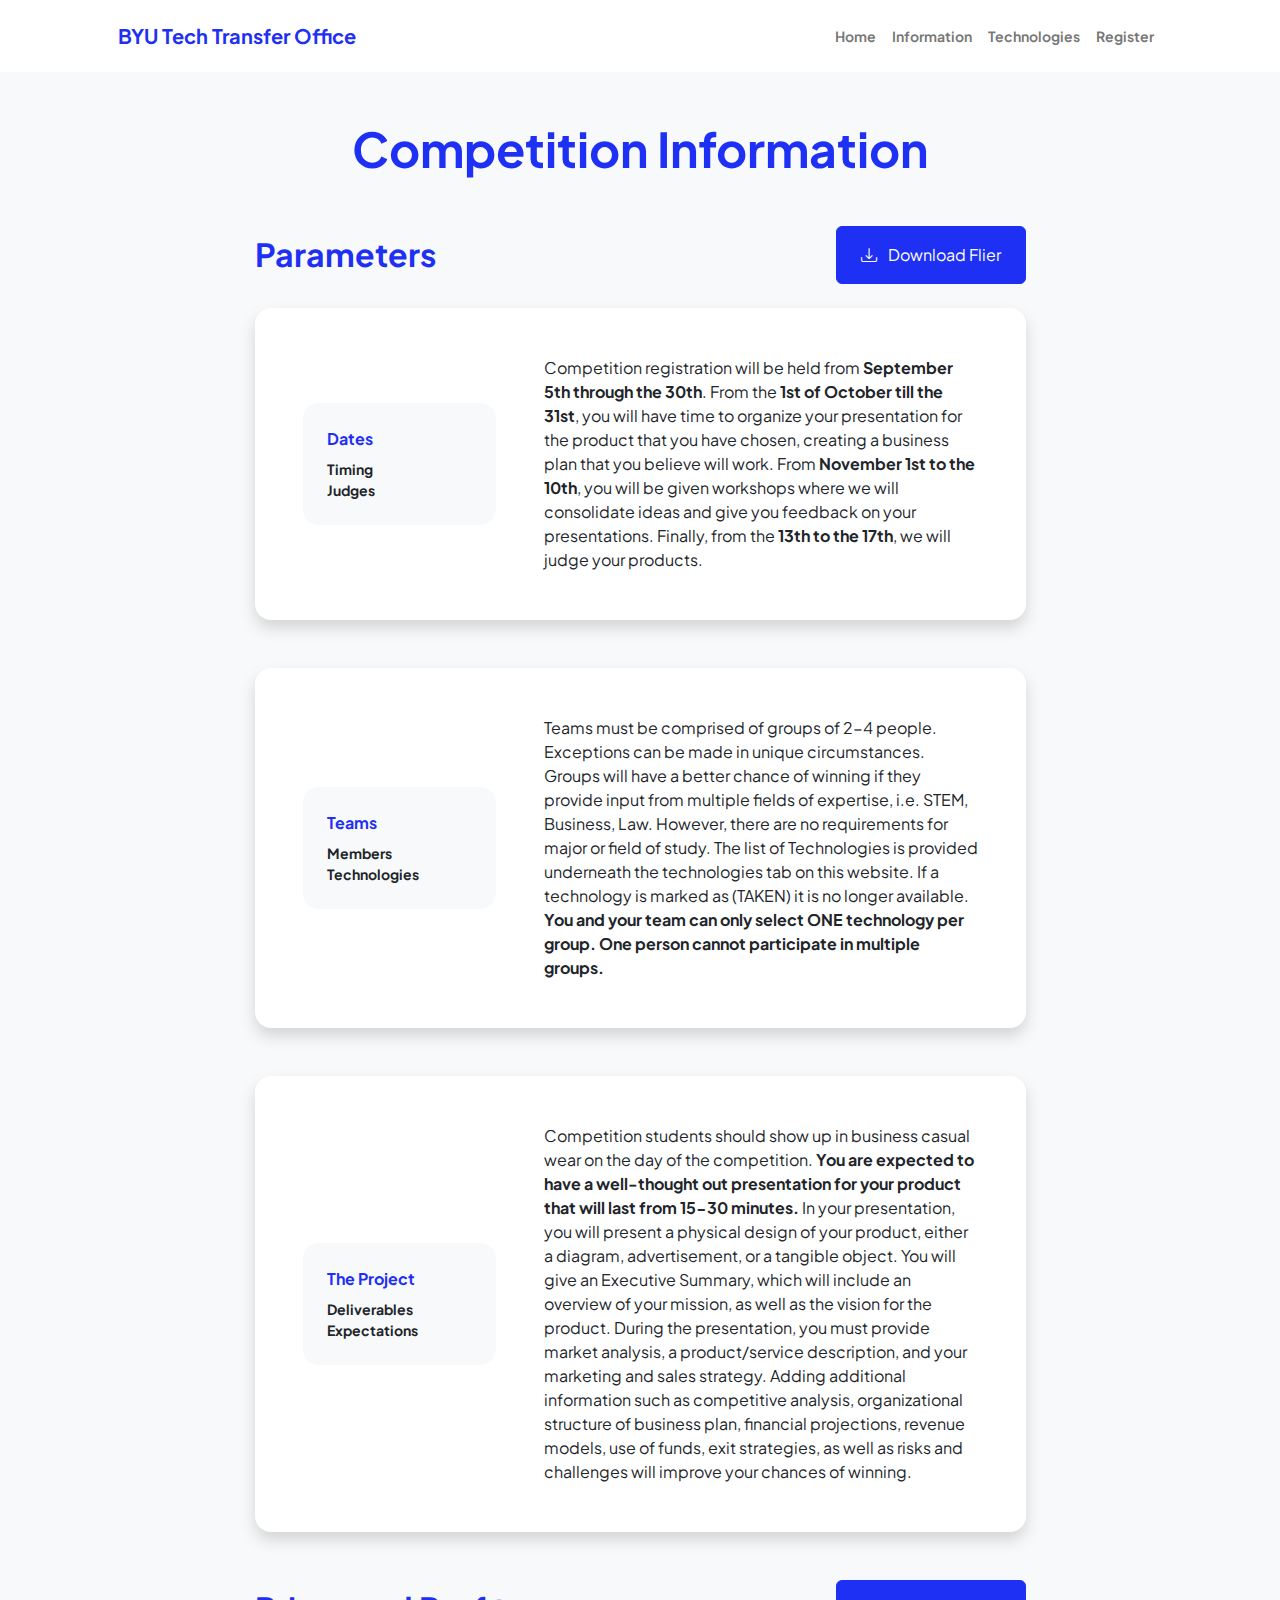
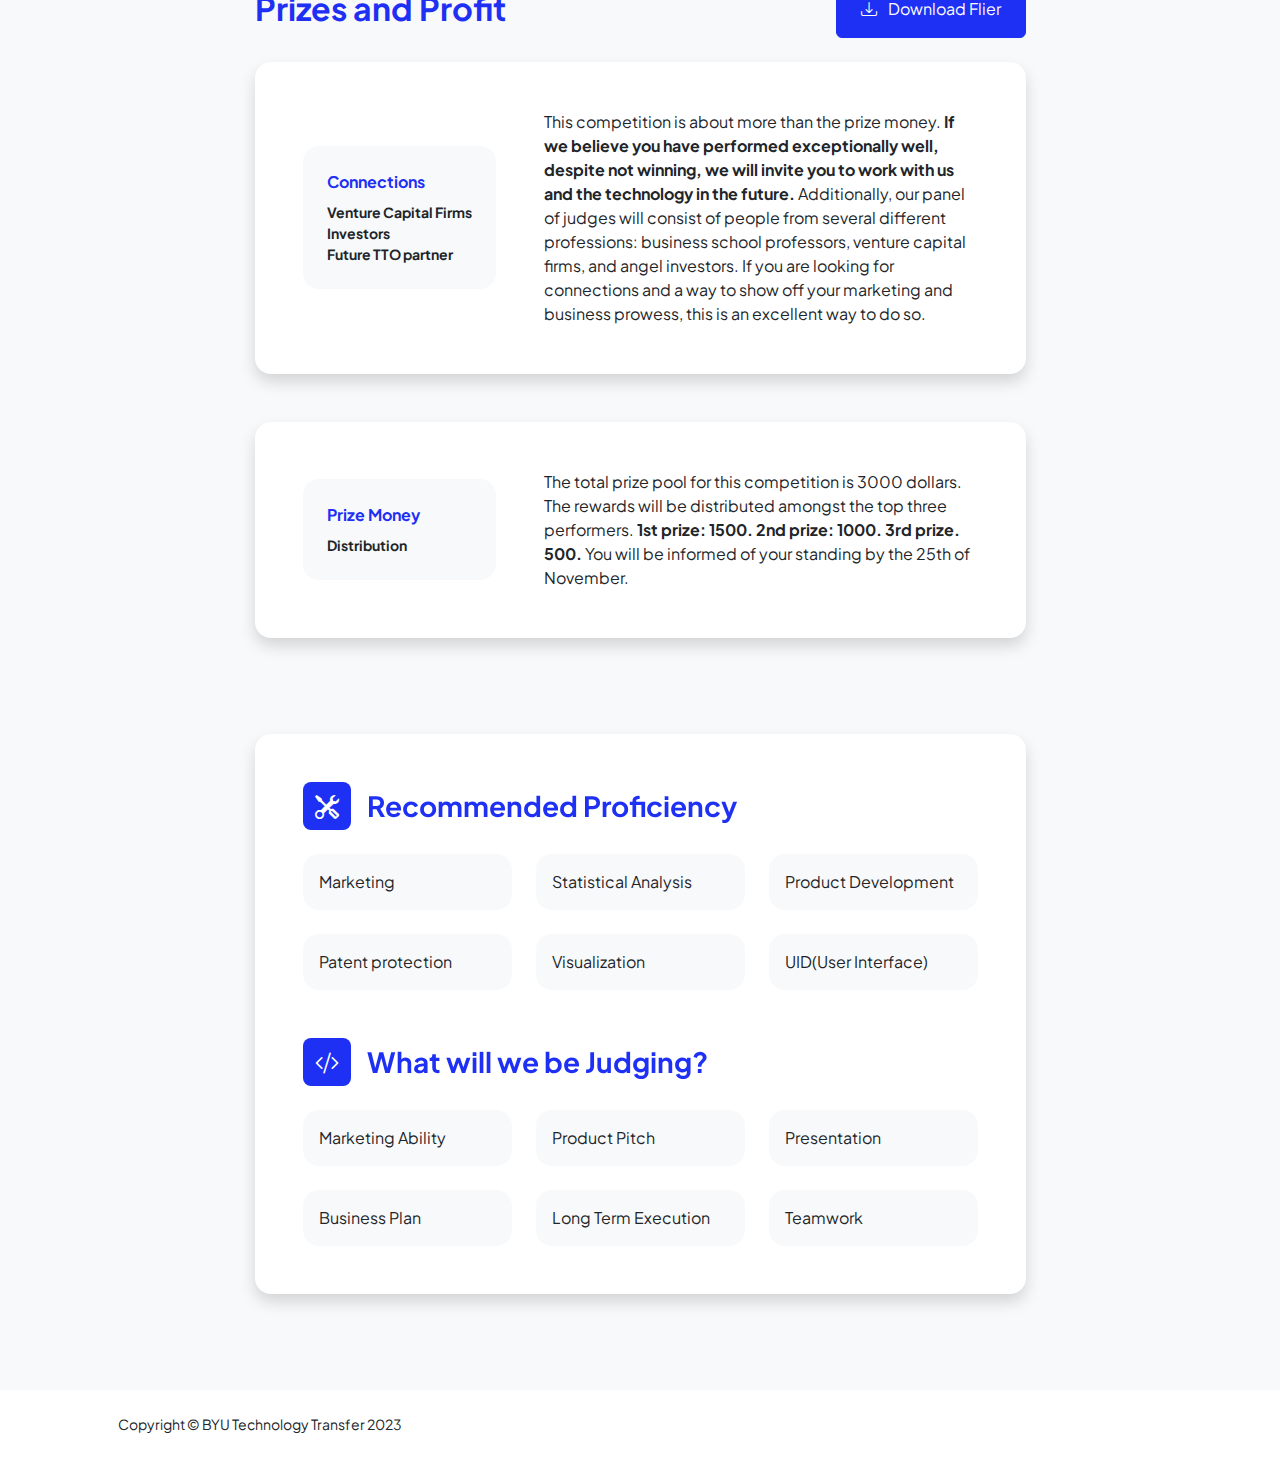
==== information.html @ c019628e "Add files via upload" ====
<!DOCTYPE html>
<html lang="en">
    <head>
        <meta charset="utf-8" />
        <meta name="viewport" content="width=device-width, initial-scale=1, shrink-to-fit=no" />
        <meta name="description" content="" />
        <meta name="author" content="" />
        <title>TTO Competition</title>
        <link rel="icon" type="image/x-icon" href="assets/favicon.ico" />
        <link rel="preconnect" href="https://fonts.googleapis.com" />
        <link rel="preconnect" href="https://fonts.gstatic.com" crossorigin />
        <link href="https://fonts.googleapis.com/css2?family=Plus+Jakarta+Sans:wght@100;200;300;400;500;600;700;800;900&amp;display=swap" rel="stylesheet" />
        <link href="https://cdn.jsdelivr.net/npm/bootstrap-icons@1.8.1/font/bootstrap-icons.css" rel="stylesheet" />
        <link href="css/styles.css" rel="stylesheet" />
    </head>
    <body class="d-flex flex-column h-100 bg-light">
        <main class="flex-shrink-0">
            <nav class="navbar navbar-expand-lg navbar-light bg-white py-3">
                <div class="container px-5">
                    <a class="navbar-brand" href="index.html"><span class="fw-bolder text-primary">BYU Tech Transfer Office</span></a>
                    <button class="navbar-toggler" type="button" data-bs-toggle="collapse" data-bs-target="#navbarSupportedContent" aria-controls="navbarSupportedContent" aria-expanded="false" aria-label="Toggle navigation"><span class="navbar-toggler-icon"></span></button>
                    <div class="collapse navbar-collapse" id="navbarSupportedContent">
                        <ul class="navbar-nav ms-auto mb-2 mb-lg-0 small fw-bolder">
                            <li class="nav-item"><a class="nav-link" href="index.html">Home</a></li>
                            <li class="nav-item"><a class="nav-link" href="information.html">Information</a></li>
                            <li class="nav-item"><a class="nav-link" href="technologies.html">Technologies</a></li>
                            <li class="nav-item"><a class="nav-link" href="register.html">Register</a></li>
                        </ul>
                    </div>
                </div>
            </nav>
            <div class="container px-5 my-5">
                <div class="text-center mb-5">
                    <h1 class="display-5 fw-bolder mb-0"><span class="text-gradient d-inline">Competition Information</span></h1>
                </div>
                <div class="row gx-5 justify-content-center">
                    <div class="col-lg-11 col-xl-9 col-xxl-8">
                        <section>
                            <div class="d-flex align-items-center justify-content-between mb-4">
                                <h2 class="text-primary fw-bolder mb-0">Parameters</h2>
                                <!-- Download flier button-->
                                <a class="btn btn-primary px-4 py-3" href="assets/Inventech.zip">
                                    <div class="d-inline-block bi bi-download me-2"></div>
                                    Download Flier
                                </a>
                            </div>
                            <div class="card shadow border-0 rounded-4 mb-5">
                                <div class="card-body p-5">
                                    <div class="row align-items-center gx-5">
                                        <div class="col text-center text-lg-start mb-4 mb-lg-0">
                                            <div class="bg-light p-4 rounded-4">
                                                <div class="text-primary fw-bolder mb-2">Dates</div>
                                                <div class="small fw-bolder">Timing</div>
                                                <div class="small fw-bolder">Judges</div>
                                            </div>
                                        </div>
                                        <div class="col-lg-8"><div>Competition registration will be held from <b>September 5th through the 30th</b>. From the <b>1st of October till the 31st</b>, you will have time to organize your presentation for the product that you have chosen, creating a business plan that you believe will work. From <b>November 1st to the 10th</b>, you will be given workshops where we will consolidate ideas and give you feedback on your presentations. Finally, from the <b>13th to the 17th</b>, we will judge your products.</div></div>
                                    </div>
                                </div>
                            </div>
                            <div class="card shadow border-0 rounded-4 mb-5">
                                <div class="card-body p-5">
                                    <div class="row align-items-center gx-5">
                                        <div class="col text-center text-lg-start mb-4 mb-lg-0">
                                            <div class="bg-light p-4 rounded-4">
                                                <div class="text-primary fw-bolder mb-2">Teams</div>
                                                <div class="small fw-bolder">Members</div>
                                                <div class="small fw-bolder">Technologies</div>
                                            </div>
                                        </div>
                                        <div class="col-lg-8"><div>Teams must be comprised of groups of 2-4 people. Exceptions can be made in unique circumstances. Groups will have a better chance of winning if they provide input from multiple fields of expertise, i.e. STEM, Business, Law. However, there are no requirements for major or field of study. The list of Technologies is provided underneath the technologies tab on this website. If a technology is marked as (TAKEN) it is no longer available. <b>You and your team can only select ONE technology per group. One person cannot participate in multiple groups.</b></div></div>
                                    </div>
                                </div>
                            </div>
                        </section>
                            <div class="card shadow border-0 rounded-4 mb-5">
                                <div class="card-body p-5">
                                    <div class="row align-items-center gx-5">
                                        <div class="col text-center text-lg-start mb-4 mb-lg-0">
                                            <div class="bg-light p-4 rounded-4">
                                                <div class="text-primary fw-bolder mb-2">The Project</div>
                                                <div class="small fw-bolder">Deliverables</div>
                                                <div class="small fw-bolder">Expectations</div>
                                            </div>
                                        </div>
                                        <div class="col-lg-8"><div>Competition students should show up in business casual wear on the day of the competition. <b>You are expected to have a well-thought out presentation for your product that will last from 15-30 minutes.</b> In your presentation, you will present a physical design of your product, either a diagram, advertisement, or a tangible object. You will give an Executive Summary, which will include an overview of your mission, as well as the vision for the product. During the presentation, you must provide market analysis, a product/service description, and your marketing and sales strategy. Adding additional information such as competitive analysis, organizational structure of business plan, financial projections, revenue models, use of funds, exit strategies, as well as risks and challenges will improve your chances of winning.</div></div>
                                    </div>
                                </div>
                            </div>
                        <section>
                            <div class="d-flex align-items-center justify-content-between mb-4">
                                <h2 class="text-primary fw-bolder mb-0">Prizes and Profit</h2>
                                <!-- Download flier button-->
                                <a class="btn btn-primary px-4 py-3" href="assets/Inventech.zip">
                                    <div class="d-inline-block bi bi-download me-2"></div>
                                    Download Flier
                                </a>
                            </div>
                            <div class="card shadow border-0 rounded-4 mb-5">
                                <div class="card-body p-5">
                                    <div class="row align-items-center gx-5">
                                        <div class="col text-center text-lg-start mb-4 mb-lg-0">
                                            <div class="bg-light p-4 rounded-4">
                                                <div class="text-primary fw-bolder mb-2">Connections</div>
                                                <div class="small fw-bolder">Venture Capital Firms</div>
                                                <div class="small fw-bolder">Investors</div>
                                                <div class="small fw-bolder">Future TTO partner</div>
                                            </div>
                                        </div>
                                        <div class="col-lg-8"><div>This competition is about more than the prize money. <b>If we believe you have performed exceptionally well, despite not winning, we will invite you to work with us and the technology in the future.</b> Additionally, our panel of judges will consist of people from several different professions: business school professors, venture capital firms, and angel investors. If you are looking for connections and a way to show off your marketing and business prowess, this is an excellent way to do so.</div></div>
                                    </div>
                                </div>
                            </div>
                            <div class="card shadow border-0 rounded-4 mb-5">
                                <div class="card-body p-5">
                                    <div class="row align-items-center gx-5">
                                        <div class="col text-center text-lg-start mb-4 mb-lg-0">
                                            <div class="bg-light p-4 rounded-4">
                                                <div class="text-primary fw-bolder mb-2">Prize Money</div>
                                                <div class="small fw-bolder">Distribution</div>
                                            </div>
                                        </div>
                                        <div class="col-lg-8"><div>The total prize pool for this competition is 3000 dollars. The rewards will be distributed amongst the top three performers. <b>1st prize: 1500. 2nd prize: 1000. 3rd prize. 500.</b> You will be informed of your standing by the 25th of November.</div></div>
                                    </div>
                                </div>
                            </div>
                        </section>
                        <div class="pb-5"></div>
                        <section>
                            <div class="card shadow border-0 rounded-4 mb-5">
                                <div class="card-body p-5">
                                    <div class="mb-5">
                                        <div class="d-flex align-items-center mb-4">
                                            <div class="feature bg-primary bg-gradient-primary-to-secondary text-white rounded-3 me-3"><i class="bi bi-tools"></i></div>
                                            <h3 class="fw-bolder mb-0"><span class="text-gradient d-inline">Recommended Proficiency</span></h3>
                                        </div>
                                        <div class="row row-cols-1 row-cols-md-3 mb-4">
                                            <div class="col mb-4 mb-md-0"><div class="d-flex align-items-center bg-light rounded-4 p-3 h-100">Marketing</div></div>
                                            <div class="col mb-4 mb-md-0"><div class="d-flex align-items-center bg-light rounded-4 p-3 h-100">Statistical Analysis</div></div>
                                            <div class="col"><div class="d-flex align-items-center bg-light rounded-4 p-3 h-100">Product Development</div></div>
                                        </div>
                                        <div class="row row-cols-1 row-cols-md-3">
                                            <div class="col mb-4 mb-md-0"><div class="d-flex align-items-center bg-light rounded-4 p-3 h-100">Patent protection</div></div>
                                            <div class="col mb-4 mb-md-0"><div class="d-flex align-items-center bg-light rounded-4 p-3 h-100">Visualization</div></div>
                                            <div class="col"><div class="d-flex align-items-center bg-light rounded-4 p-3 h-100">UID(User Interface)</div></div>
                                        </div>
                                    </div>
                                    <div class="mb-0">
                                        <div class="d-flex align-items-center mb-4">
                                            <div class="feature bg-primary bg-gradient-primary-to-secondary text-white rounded-3 me-3"><i class="bi bi-code-slash"></i></div>
                                            <h3 class="fw-bolder mb-0"><span class="text-gradient d-inline">What will we be Judging?</span></h3>
                                        </div>
                                        <div class="row row-cols-1 row-cols-md-3 mb-4">
                                            <div class="col mb-4 mb-md-0"><div class="d-flex align-items-center bg-light rounded-4 p-3 h-100">Marketing Ability</div></div>
                                            <div class="col mb-4 mb-md-0"><div class="d-flex align-items-center bg-light rounded-4 p-3 h-100">Product Pitch</div></div>
                                            <div class="col"><div class="d-flex align-items-center bg-light rounded-4 p-3 h-100">Presentation</div></div>
                                        </div>
                                        <div class="row row-cols-1 row-cols-md-3">
                                            <div class="col mb-4 mb-md-0"><div class="d-flex align-items-center bg-light rounded-4 p-3 h-100">Business Plan</div></div>
                                            <div class="col mb-4 mb-md-0"><div class="d-flex align-items-center bg-light rounded-4 p-3 h-100">Long Term Execution</div></div>
                                            <div class="col"><div class="d-flex align-items-center bg-light rounded-4 p-3 h-100">Teamwork</div></div>
                                        </div>
                                    </div>
                                </div>
                            </div>
                        </section>
                    </div>
                </div>
            </div>
        </main>
        <footer class="bg-white py-4 mt-auto">
            <div class="container px-5">
                <div class="row align-items-center justify-content-between flex-column flex-sm-row">
                    <div class="col-auto"><div class="small m-0">Copyright &copy; BYU Technology Transfer 2023</div></div>
                    <div class="col-auto">
                    </div>
                </div>
            </div>
        </footer>
    </body>
</html>
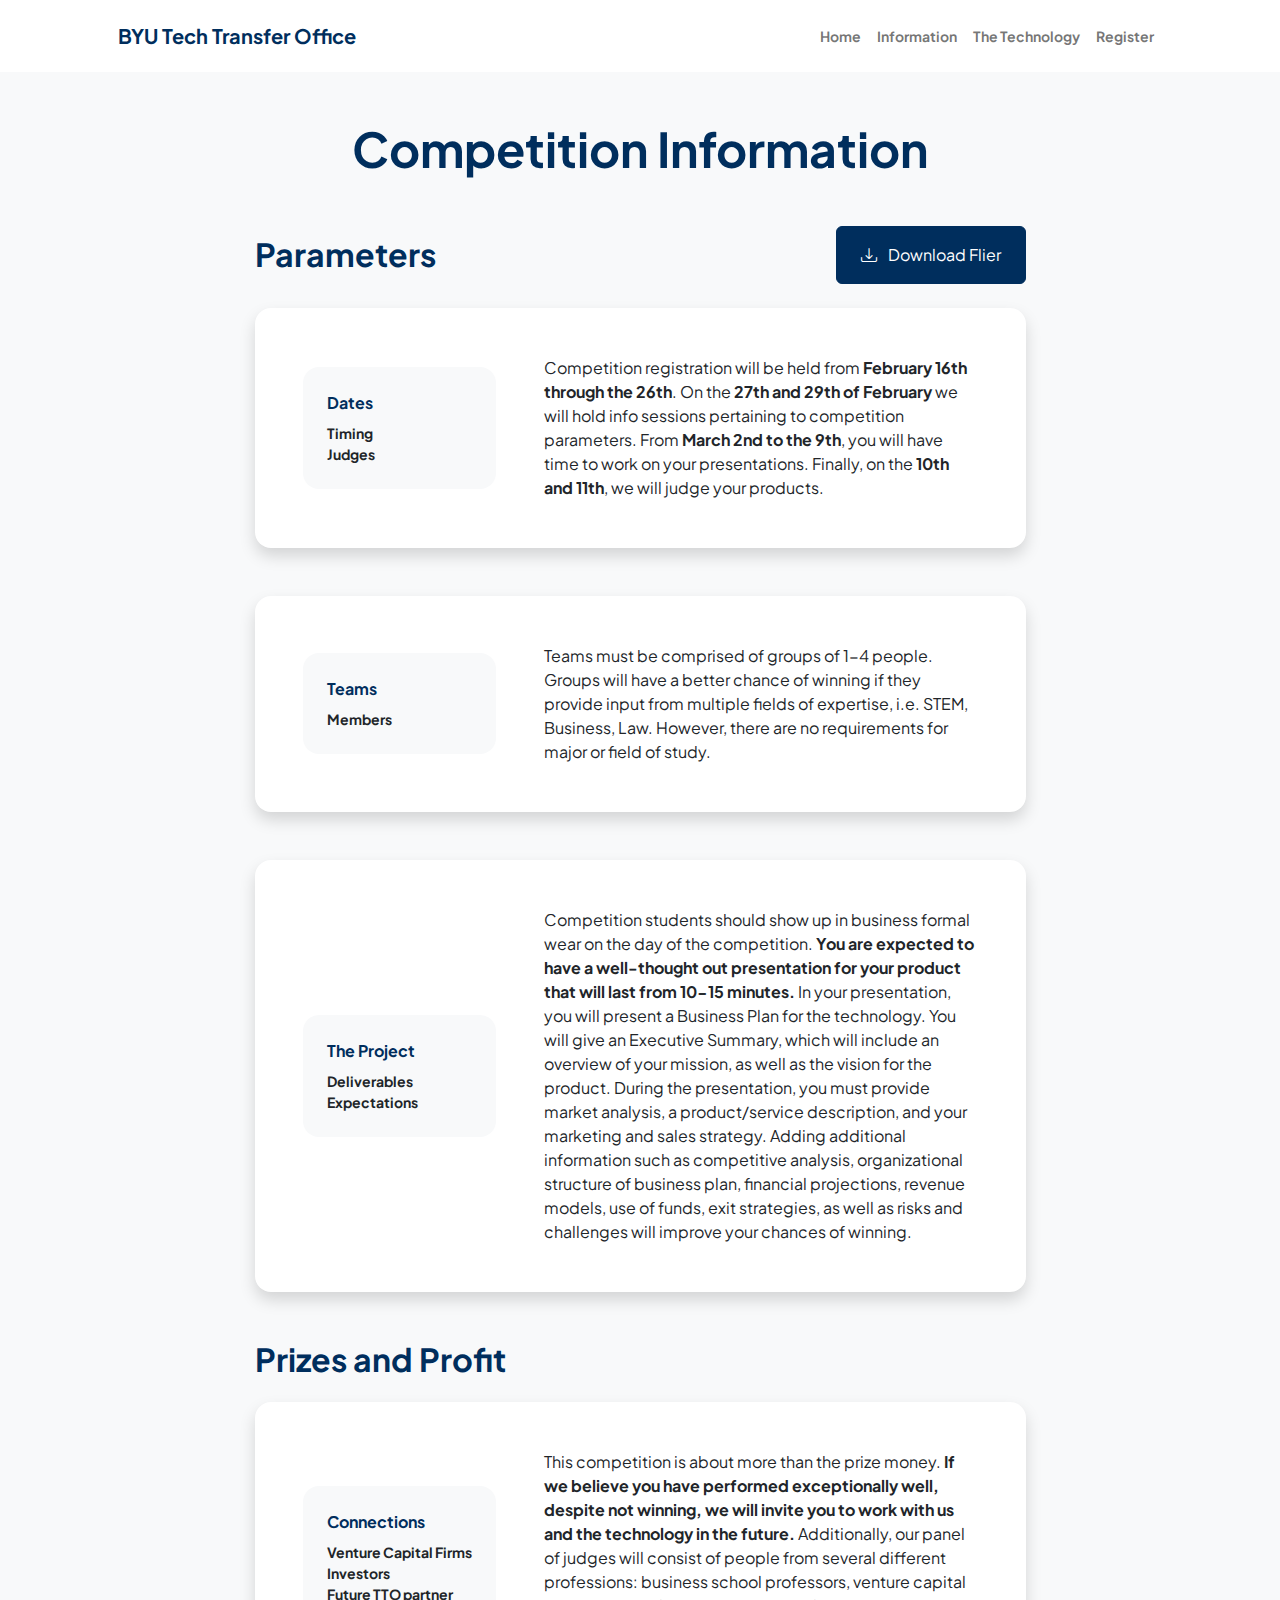
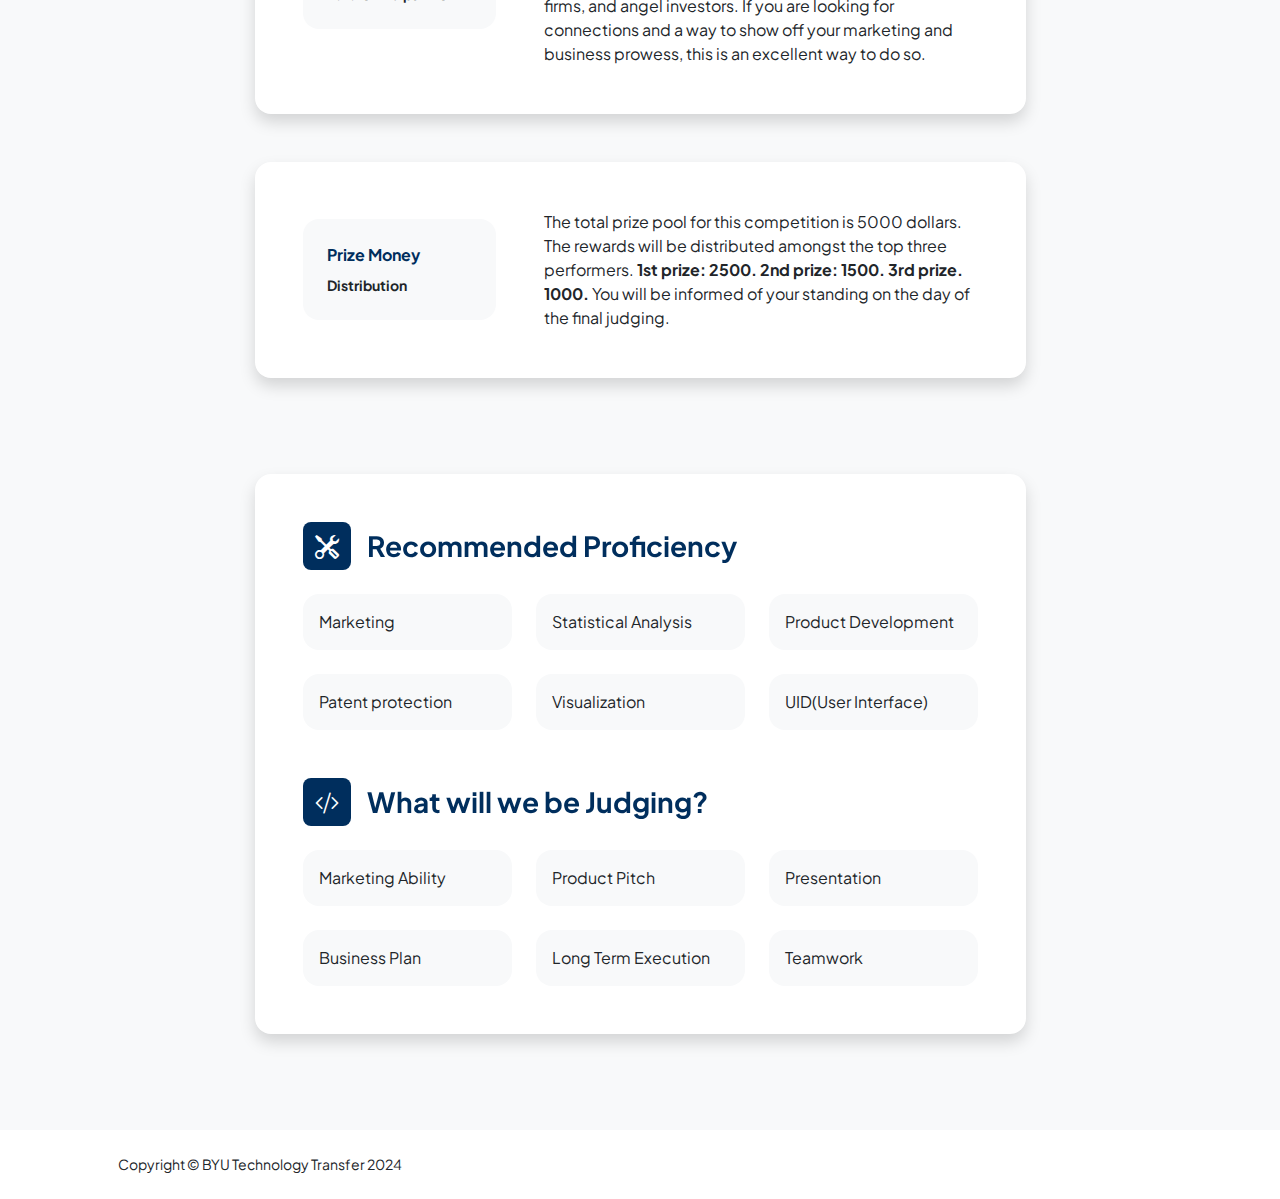
==== commit d659961d: "Add files via upload" ====
--- a/information.html
+++ b/information.html
@@ -23,7 +23,7 @@
                         <ul class="navbar-nav ms-auto mb-2 mb-lg-0 small fw-bolder">
                             <li class="nav-item"><a class="nav-link" href="index.html">Home</a></li>
                             <li class="nav-item"><a class="nav-link" href="information.html">Information</a></li>
-                            <li class="nav-item"><a class="nav-link" href="technologies.html">Technologies</a></li>
+                            <li class="nav-item"><a class="nav-link" href="technologies.html">The Technology</a></li>
                             <li class="nav-item"><a class="nav-link" href="register.html">Register</a></li>
                         </ul>
                     </div>
@@ -54,7 +54,7 @@
                                                 <div class="small fw-bolder">Judges</div>
                                             </div>
                                         </div>
-                                        <div class="col-lg-8"><div>Competition registration will be held from <b>September 5th through the 30th</b>. From the <b>1st of October till the 31st</b>, you will have time to organize your presentation for the product that you have chosen, creating a business plan that you believe will work. From <b>November 1st to the 10th</b>, you will be given workshops where we will consolidate ideas and give you feedback on your presentations. Finally, from the <b>13th to the 17th</b>, we will judge your products.</div></div>
+                                        <div class="col-lg-8"><div>Competition registration will be held from <b>February 16th through the 26th</b>. On the <b>27th and 29th of February</b> we will hold info sessions pertaining to competition parameters.<b></b> From <b>March 2nd to the 9th</b>, you will have time to work on your presentations. Finally, on the <b>10th and 11th</b>, we will judge your products.</div></div>
                                     </div>
                                 </div>
                             </div>
@@ -65,10 +65,9 @@
                                             <div class="bg-light p-4 rounded-4">
                                                 <div class="text-primary fw-bolder mb-2">Teams</div>
                                                 <div class="small fw-bolder">Members</div>
-                                                <div class="small fw-bolder">Technologies</div>
                                             </div>
                                         </div>
-                                        <div class="col-lg-8"><div>Teams must be comprised of groups of 2-4 people. Exceptions can be made in unique circumstances. Groups will have a better chance of winning if they provide input from multiple fields of expertise, i.e. STEM, Business, Law. However, there are no requirements for major or field of study. The list of Technologies is provided underneath the technologies tab on this website. If a technology is marked as (TAKEN) it is no longer available. <b>You and your team can only select ONE technology per group. One person cannot participate in multiple groups.</b></div></div>
+                                        <div class="col-lg-8"><div>Teams must be comprised of groups of 1-4 people. Groups will have a better chance of winning if they provide input from multiple fields of expertise, i.e. STEM, Business, Law. However, there are no requirements for major or field of study.<b></b></div></div>
                                     </div>
                                 </div>
                             </div>
@@ -83,18 +82,13 @@
                                                 <div class="small fw-bolder">Expectations</div>
                                             </div>
                                         </div>
-                                        <div class="col-lg-8"><div>Competition students should show up in business casual wear on the day of the competition. <b>You are expected to have a well-thought out presentation for your product that will last from 15-30 minutes.</b> In your presentation, you will present a physical design of your product, either a diagram, advertisement, or a tangible object. You will give an Executive Summary, which will include an overview of your mission, as well as the vision for the product. During the presentation, you must provide market analysis, a product/service description, and your marketing and sales strategy. Adding additional information such as competitive analysis, organizational structure of business plan, financial projections, revenue models, use of funds, exit strategies, as well as risks and challenges will improve your chances of winning.</div></div>
+                                        <div class="col-lg-8"><div>Competition students should show up in business formal wear on the day of the competition. <b>You are expected to have a well-thought out presentation for your product that will last from 10-15 minutes.</b> In your presentation, you will present a Business Plan for the technology. You will give an Executive Summary, which will include an overview of your mission, as well as the vision for the product. During the presentation, you must provide market analysis, a product/service description, and your marketing and sales strategy. Adding additional information such as competitive analysis, organizational structure of business plan, financial projections, revenue models, use of funds, exit strategies, as well as risks and challenges will improve your chances of winning.</div></div>
                                     </div>
                                 </div>
                             </div>
                         <section>
                             <div class="d-flex align-items-center justify-content-between mb-4">
                                 <h2 class="text-primary fw-bolder mb-0">Prizes and Profit</h2>
-                                <!-- Download flier button-->
-                                <a class="btn btn-primary px-4 py-3" href="assets/Inventech.zip">
-                                    <div class="d-inline-block bi bi-download me-2"></div>
-                                    Download Flier
-                                </a>
                             </div>
                             <div class="card shadow border-0 rounded-4 mb-5">
                                 <div class="card-body p-5">
@@ -120,7 +114,7 @@
                                                 <div class="small fw-bolder">Distribution</div>
                                             </div>
                                         </div>
-                                        <div class="col-lg-8"><div>The total prize pool for this competition is 3000 dollars. The rewards will be distributed amongst the top three performers. <b>1st prize: 1500. 2nd prize: 1000. 3rd prize. 500.</b> You will be informed of your standing by the 25th of November.</div></div>
+                                        <div class="col-lg-8"><div>The total prize pool for this competition is 5000 dollars. The rewards will be distributed amongst the top three performers. <b>1st prize: 2500. 2nd prize: 1500. 3rd prize. 1000.</b> You will be informed of your standing on the day of the final judging.</div></div>
                                     </div>
                                 </div>
                             </div>
@@ -171,7 +165,7 @@
         <footer class="bg-white py-4 mt-auto">
             <div class="container px-5">
                 <div class="row align-items-center justify-content-between flex-column flex-sm-row">
-                    <div class="col-auto"><div class="small m-0">Copyright &copy; BYU Technology Transfer 2023</div></div>
+                    <div class="col-auto"><div class="small m-0">Copyright &copy; BYU Technology Transfer 2024</div></div>
                     <div class="col-auto">
                     </div>
                 </div>
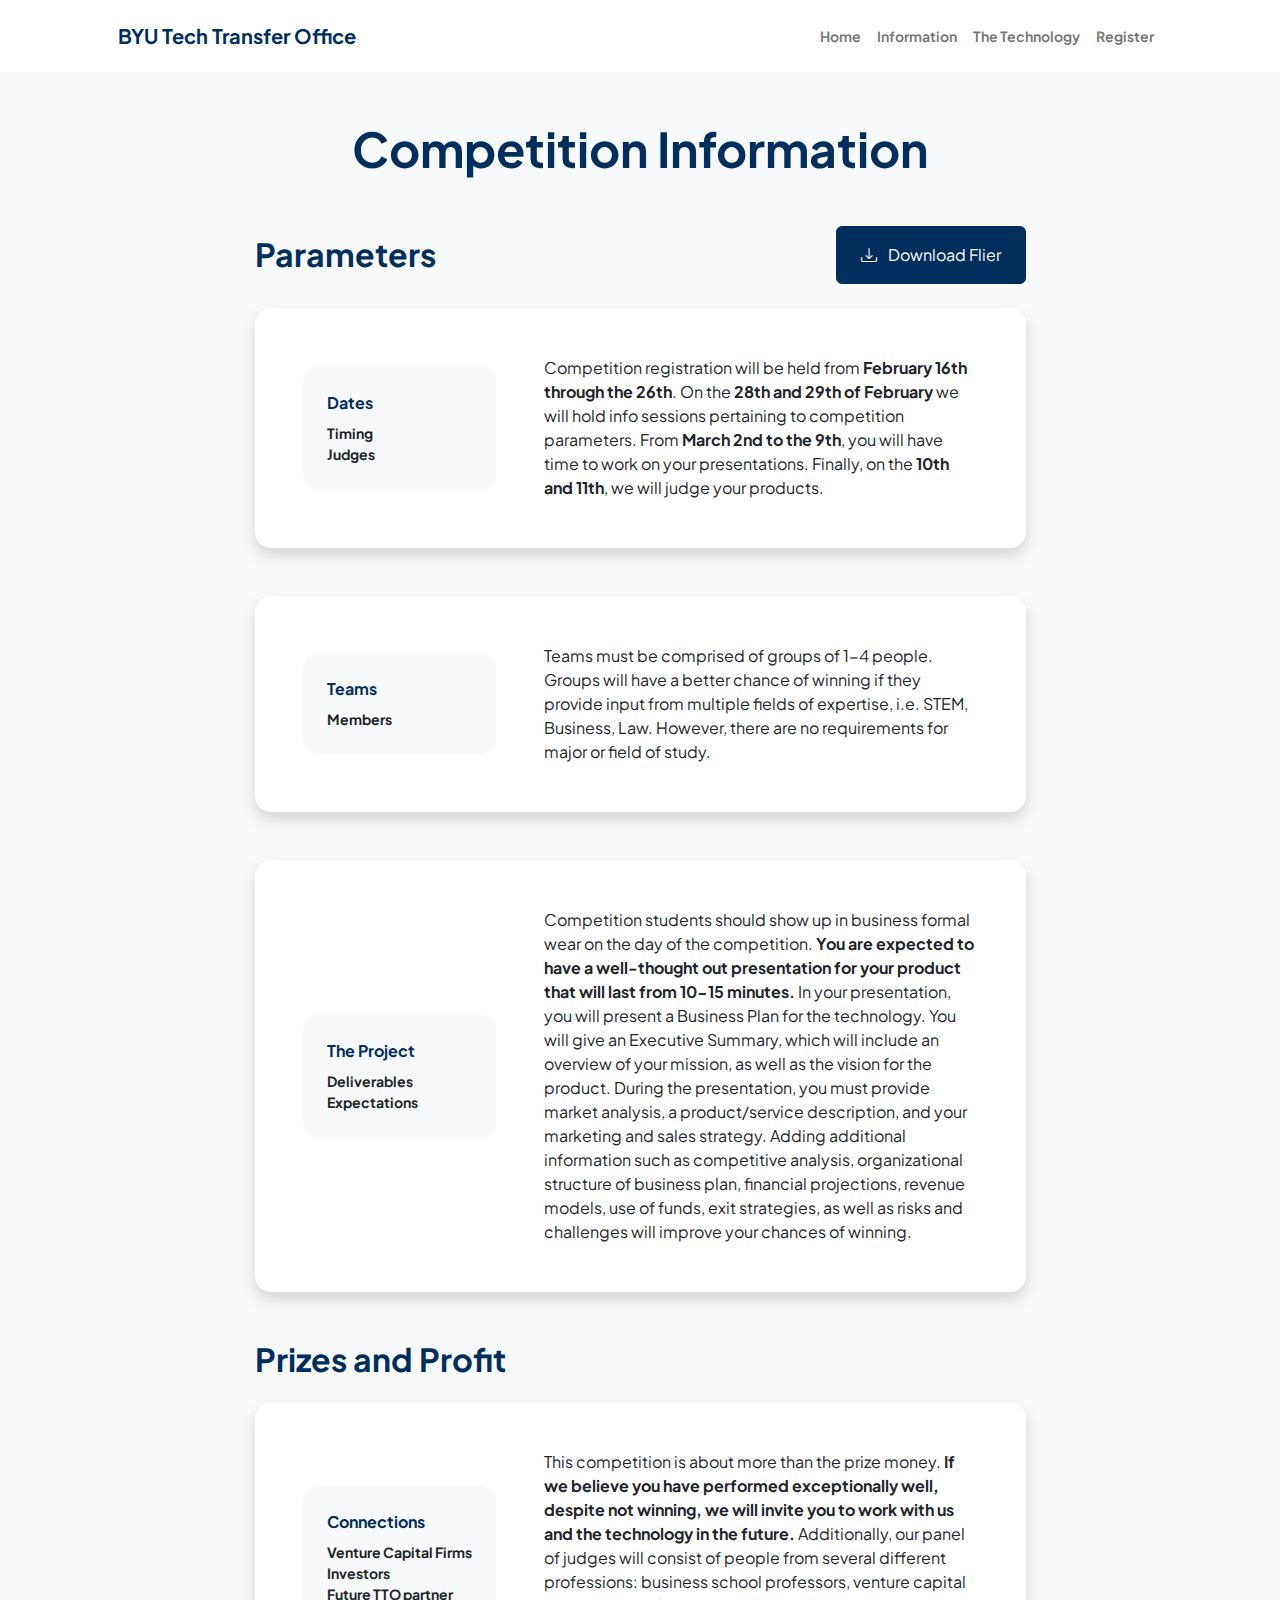
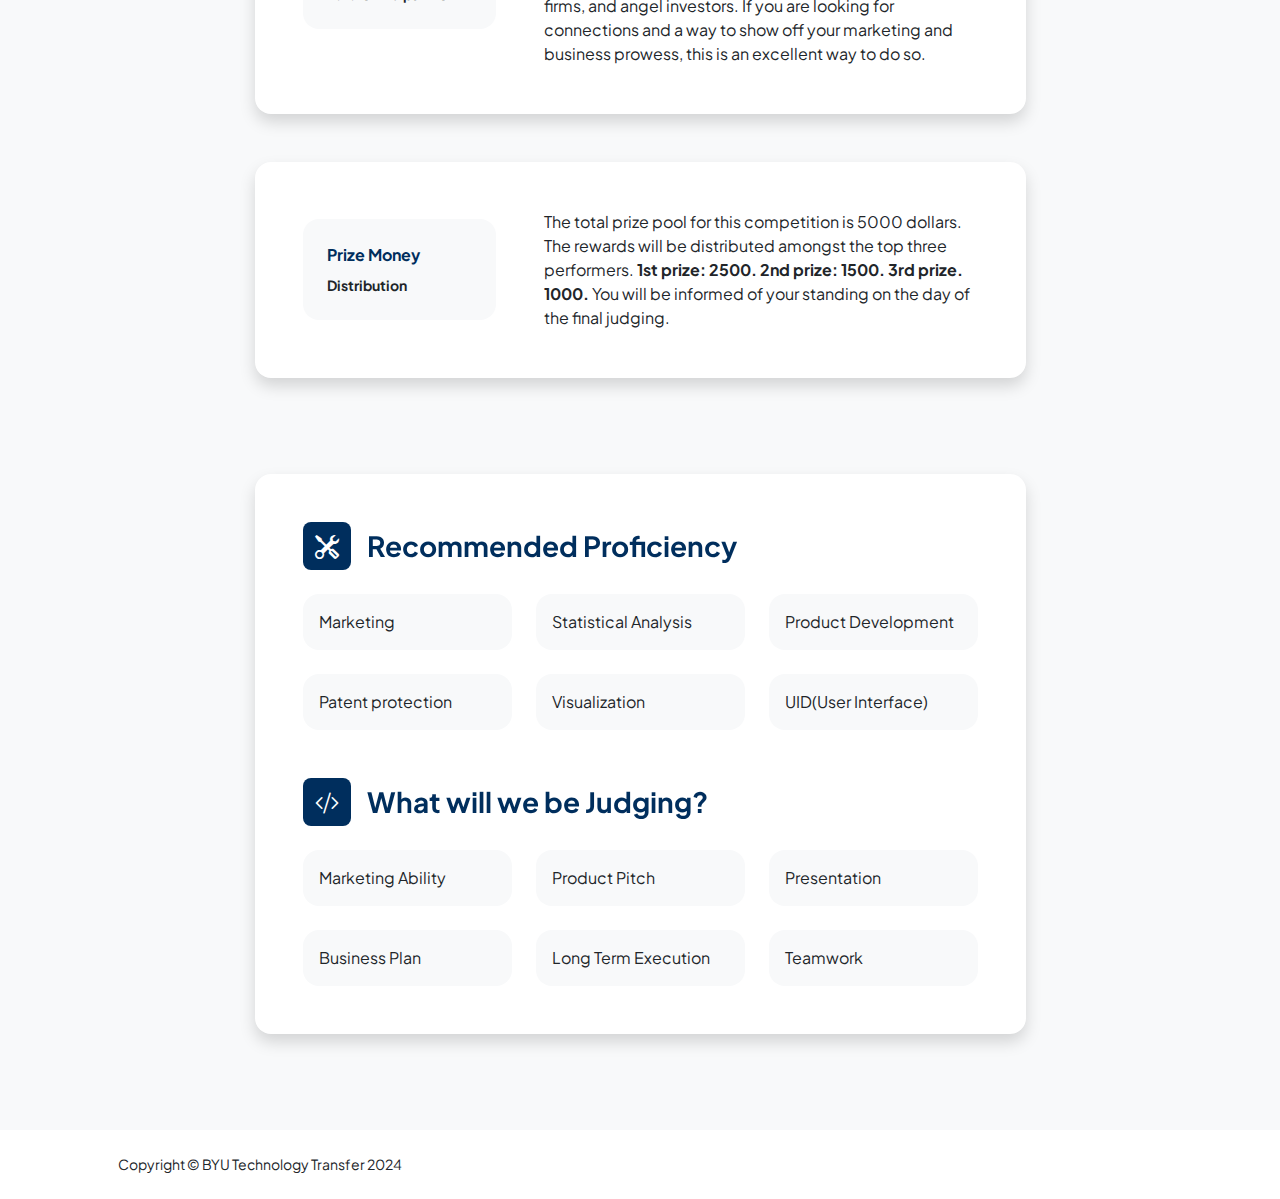
==== commit 132f466f: "Update information.html" ====
--- a/information.html
+++ b/information.html
@@ -39,7 +39,7 @@
                             <div class="d-flex align-items-center justify-content-between mb-4">
                                 <h2 class="text-primary fw-bolder mb-0">Parameters</h2>
                                 <!-- Download flier button-->
-                                <a class="btn btn-primary px-4 py-3" href="assets/Inventech.zip">
+                                <a class="btn btn-primary px-4 py-3" href="assets/NextTechFlier.png">
                                     <div class="d-inline-block bi bi-download me-2"></div>
                                     Download Flier
                                 </a>
@@ -54,7 +54,7 @@
                                                 <div class="small fw-bolder">Judges</div>
                                             </div>
                                         </div>
-                                        <div class="col-lg-8"><div>Competition registration will be held from <b>February 16th through the 26th</b>. On the <b>27th and 29th of February</b> we will hold info sessions pertaining to competition parameters.<b></b> From <b>March 2nd to the 9th</b>, you will have time to work on your presentations. Finally, on the <b>10th and 11th</b>, we will judge your products.</div></div>
+                                        <div class="col-lg-8"><div>Competition registration will be held from <b>February 16th through the 26th</b>. On the <b>28th and 29th of February</b> we will hold info sessions pertaining to competition parameters.<b></b> From <b>March 2nd to the 9th</b>, you will have time to work on your presentations. Finally, on the <b>10th and 11th</b>, we will judge your products.</div></div>
                                     </div>
                                 </div>
                             </div>
